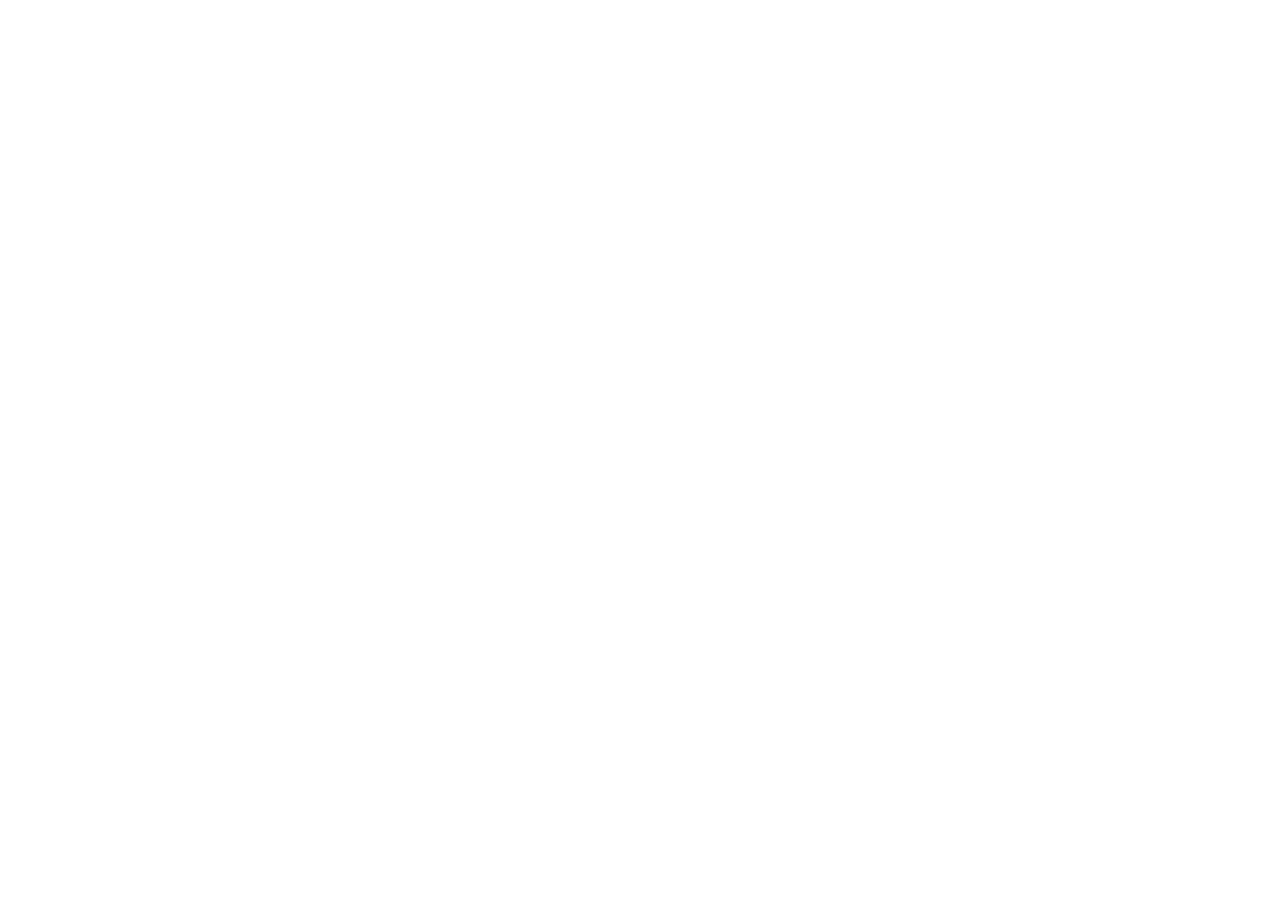
==== index.html @ 5d184bb1 "Update index.html" ====
<!DOCTYPE html>
<html lang="en">
  <head>
    <meta http-equiv="refresh" content="0; url=https://felipestefani.github.io/CTD/tree/main/Semestre%201/Front%20End%201/checkpoint1/felipeSite/index.html">
  </head>
  <body>
  </body>
</html>
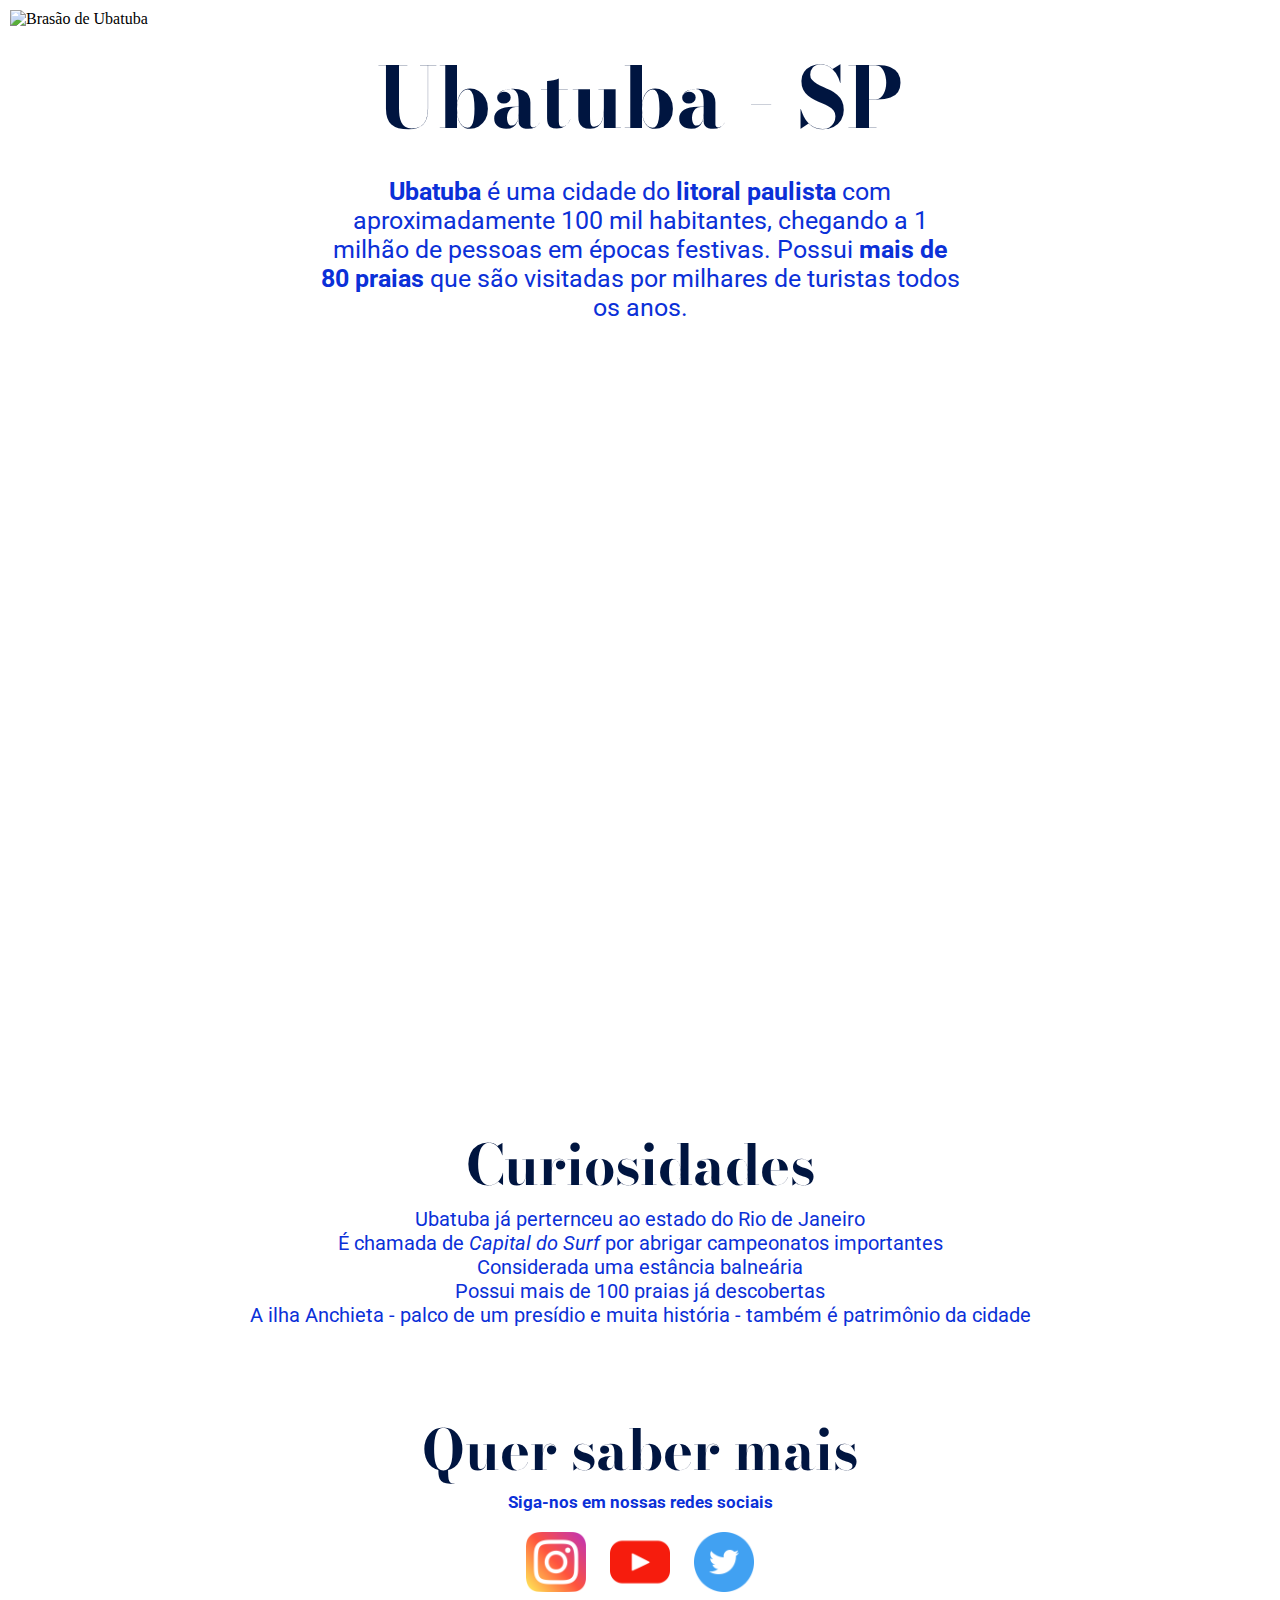
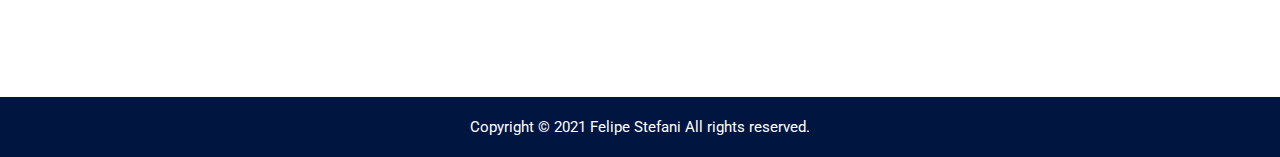
==== commit c5a4a823: "Update index.html" ====
--- a/index.html
+++ b/index.html
@@ -1,7 +1,7 @@
 <!DOCTYPE html>
 <html lang="en">
   <head>
-    <meta http-equiv="refresh" content="0; url=https://felipestefani.github.io/CTD/tree/main/Semestre%201/Front%20End%201/checkpoint1/felipeSite/index.html">
+    <meta http-equiv="refresh" content="0; url=https://felipestefani.github.io/CTD/Semestre%201/Front%20End%201/checkpoint1/felipeSite/">
   </head>
   <body>
   </body>
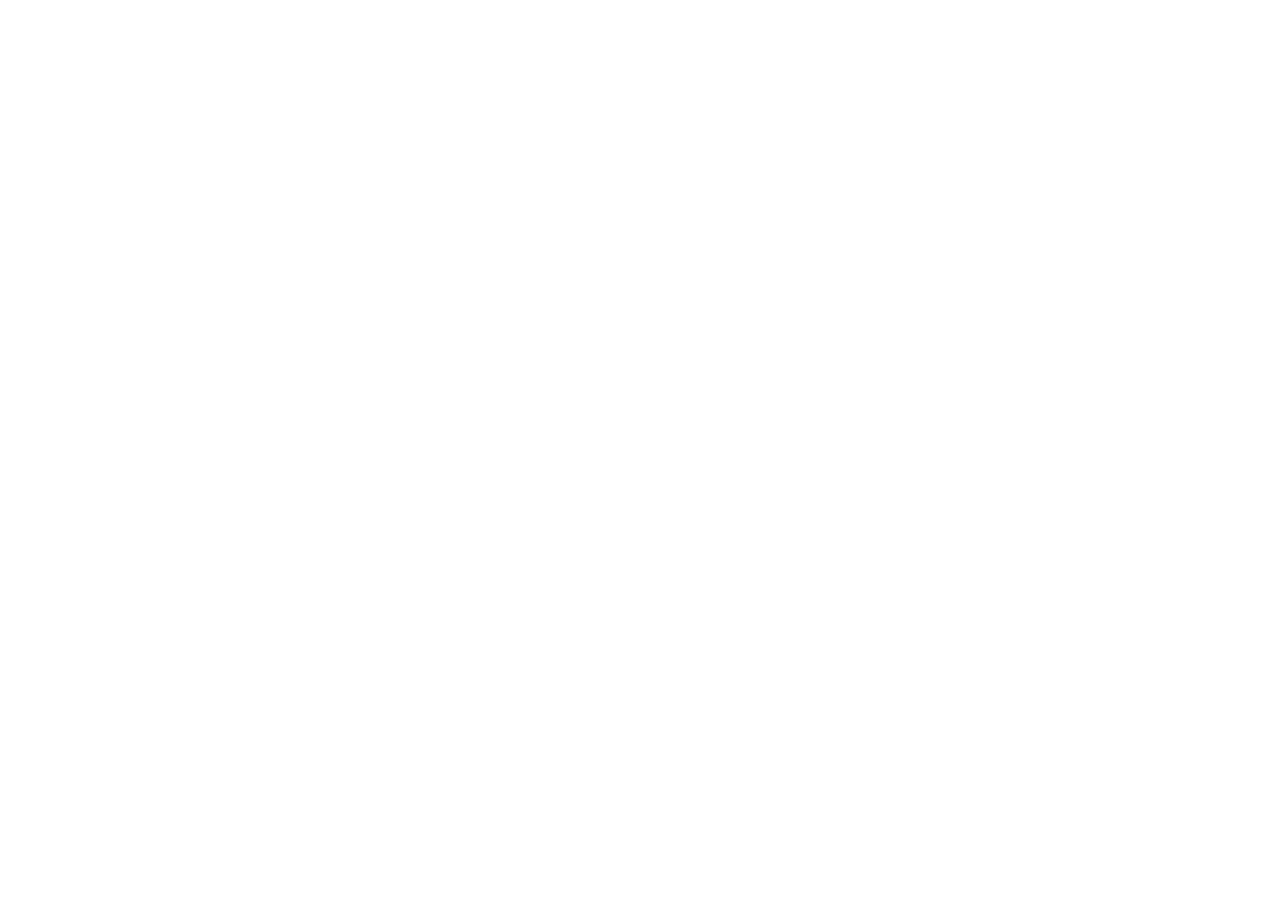
==== commit 30e11249: "Update index.html" ====
--- a/index.html
+++ b/index.html
@@ -1,7 +1,11 @@
 <!DOCTYPE html>
 <html lang="en">
   <head>
-    <meta http-equiv="refresh" content="0; url=https://felipestefani.github.io/CTD/Semestre%201/Front%20End%201/checkpoint1/felipeSite/">
+    <!-- A tag abaixo redireciona para o checkpoint1 de Front End 1-->
+    <!--meta http-equiv="refresh" content="0; url=https://felipestefani.github.io/CTD/Semestre%201/Front%20End%201/checkpoint1/felipeSite/"-->
+    
+    <!-- A tag abaixo redireciona para o checkpoint2 de Front End 1-->
+    <meta http-equiv="refresh" content="0; url=https://felipestefani.github.io/CTD/Semestre%201/Front%20End%201/checkpoint2/felipeSite/">
   </head>
   <body>
   </body>
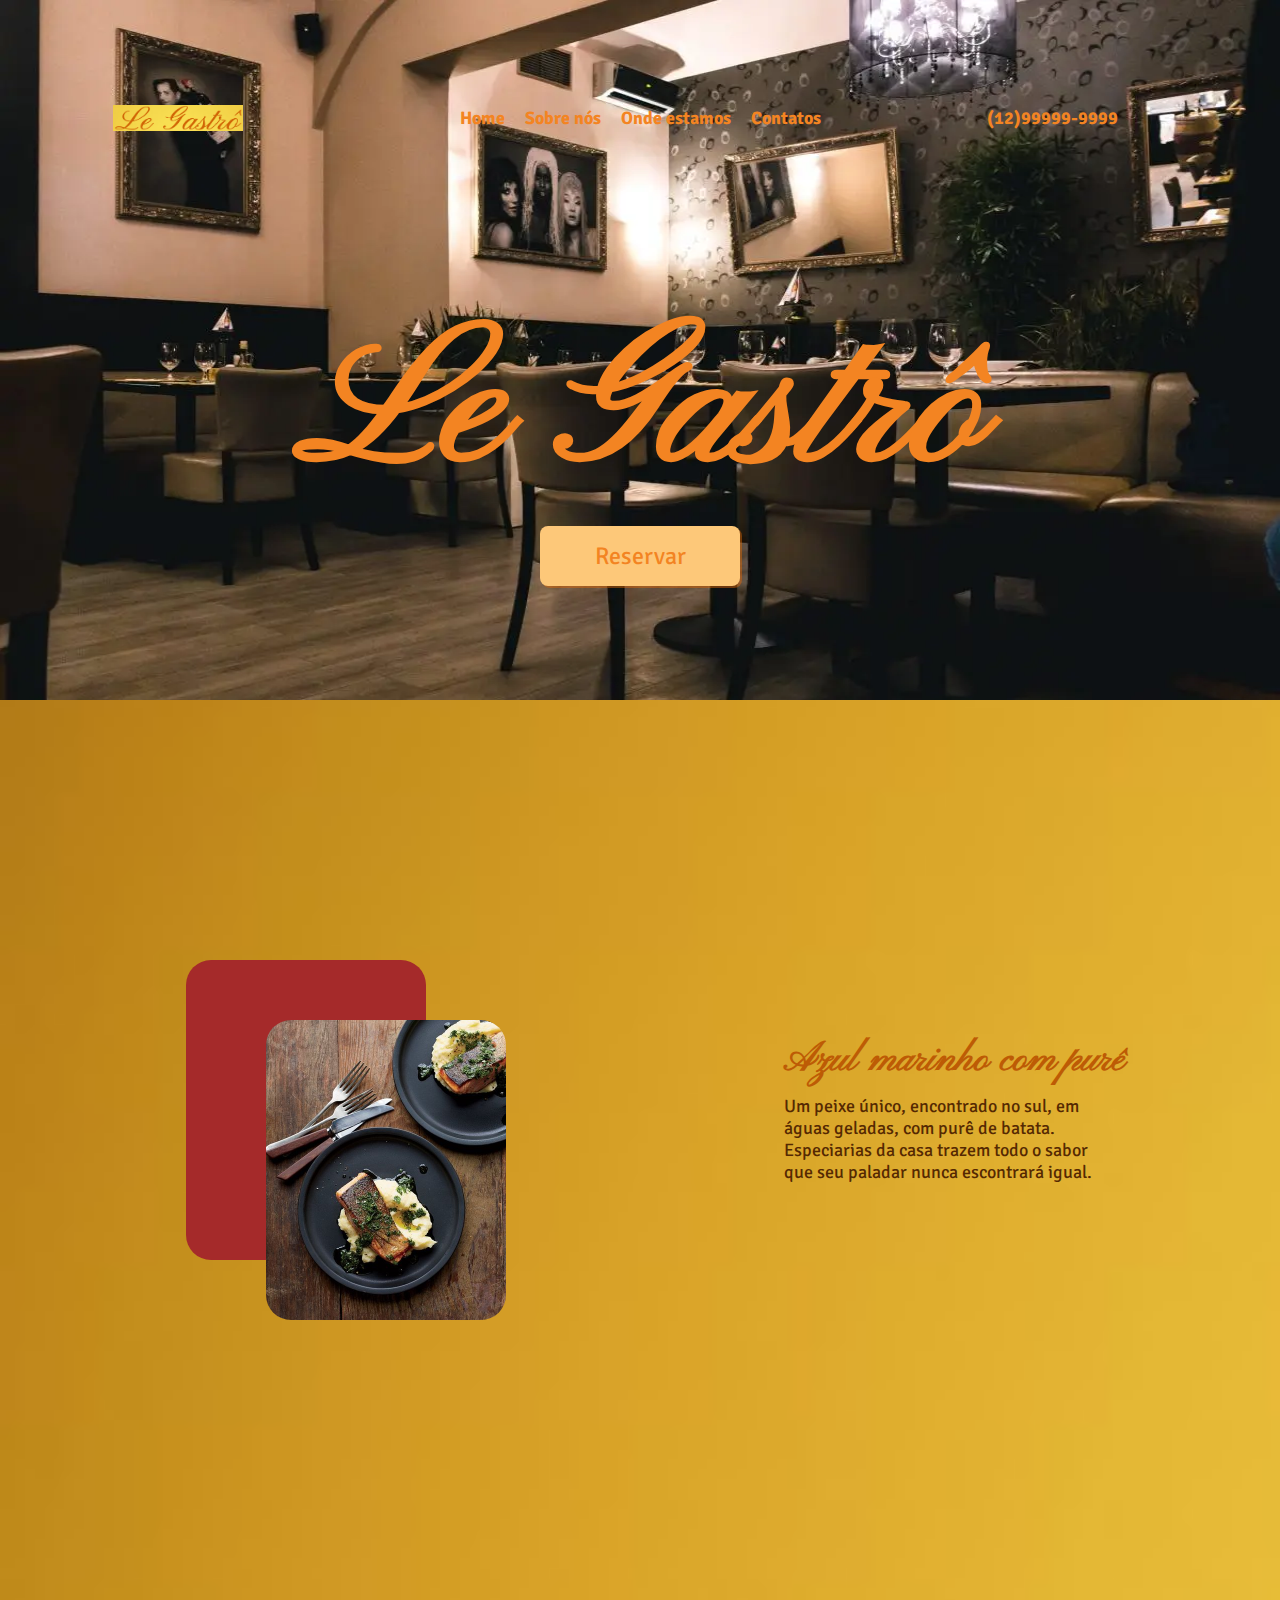
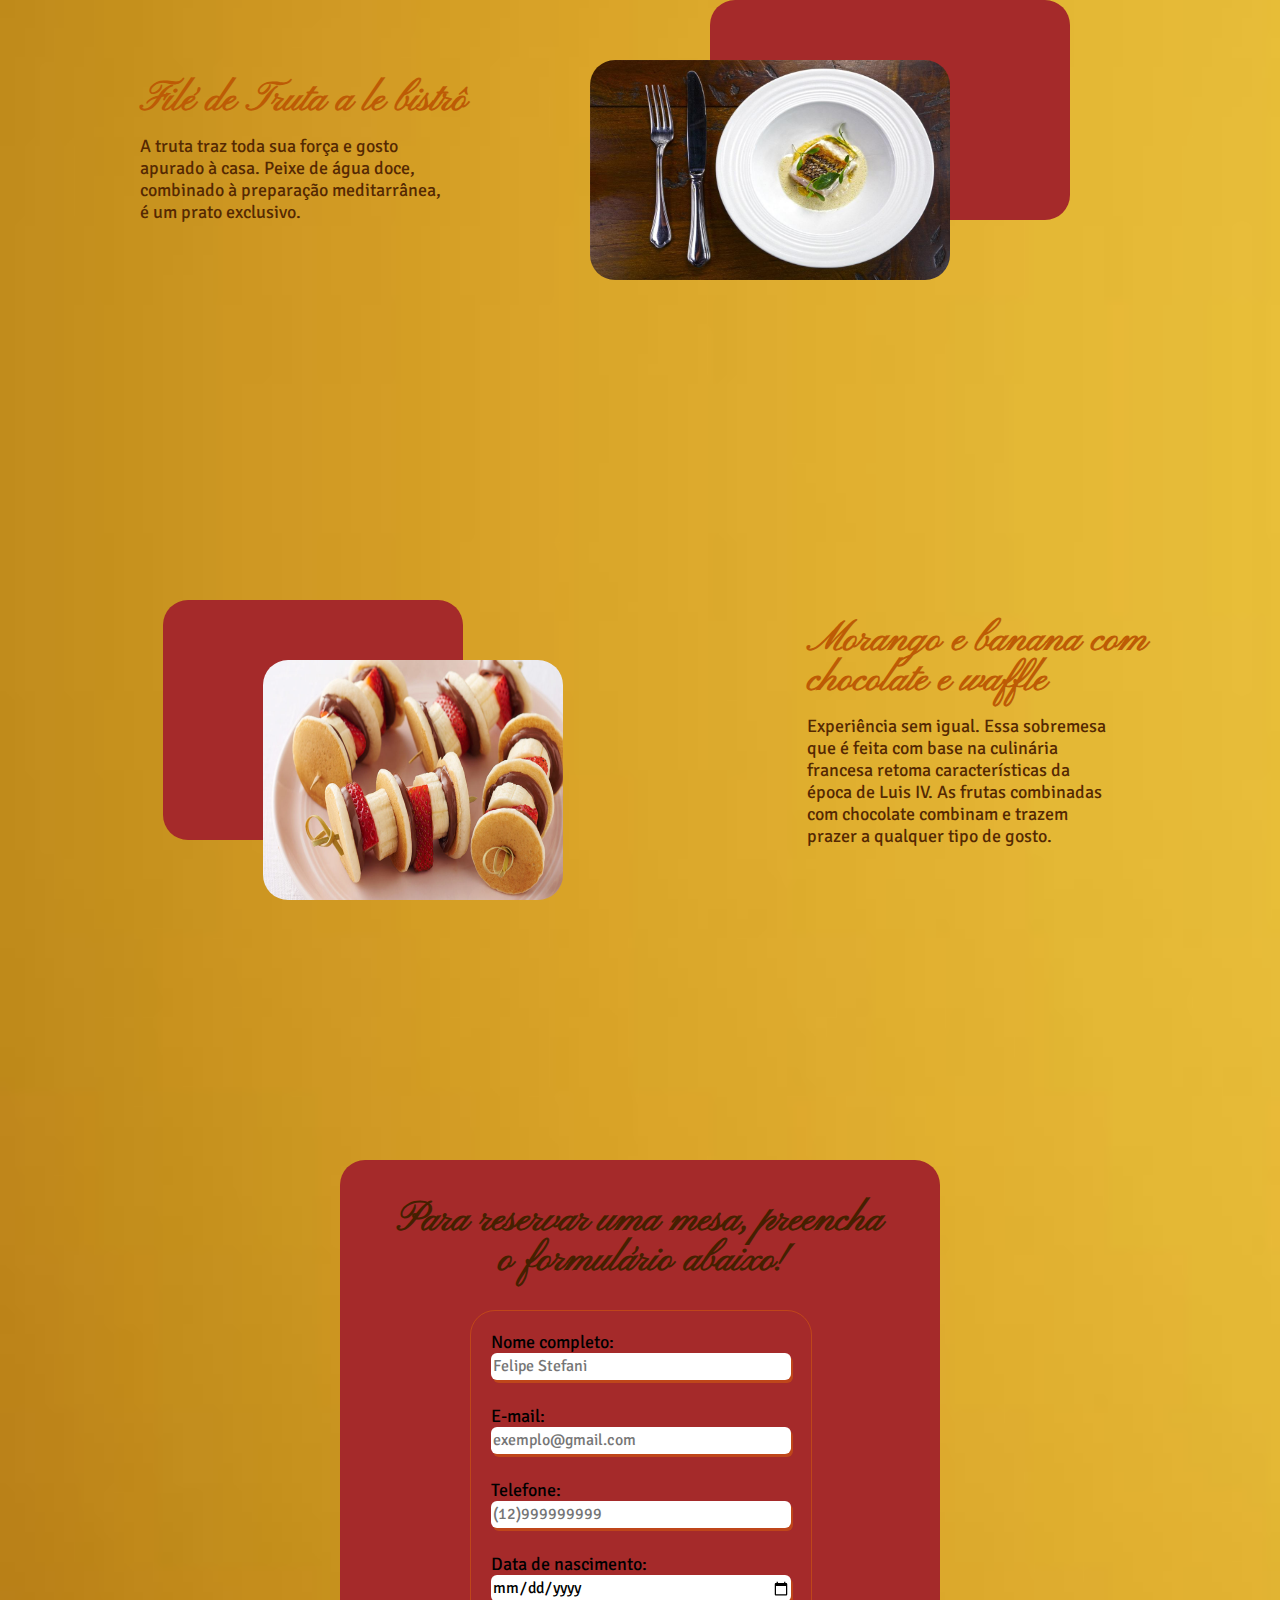
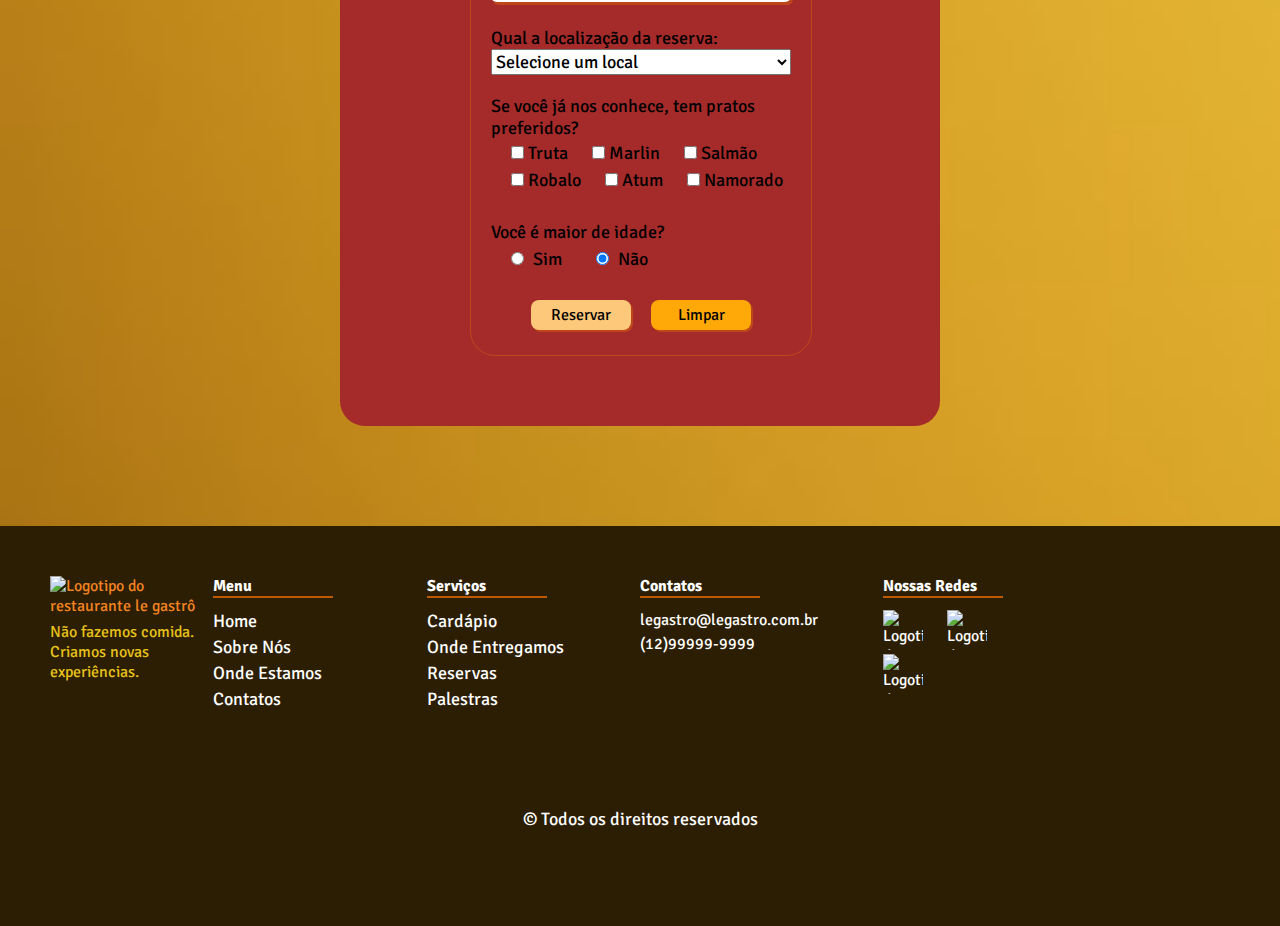
==== commit 0bff6d7f: "Update index.html" ====
--- a/index.html
+++ b/index.html
@@ -5,7 +5,7 @@
     <!--meta http-equiv="refresh" content="0; url=https://felipestefani.github.io/CTD/Semestre%201/Front%20End%201/checkpoint1/felipeSite/"-->
     
     <!-- A tag abaixo redireciona para o checkpoint2 de Front End 1-->
-    <meta http-equiv="refresh" content="0; url=https://felipestefani.github.io/CTD/Semestre%201/Front%20End%201/checkpoint2/felipeSite/">
+    <meta http-equiv="refresh" content="0; url=https://felipestefani.github.io/CTD/Semestre%201/Front%20End%201/checkpoint2/leGastro/">
   </head>
   <body>
   </body>
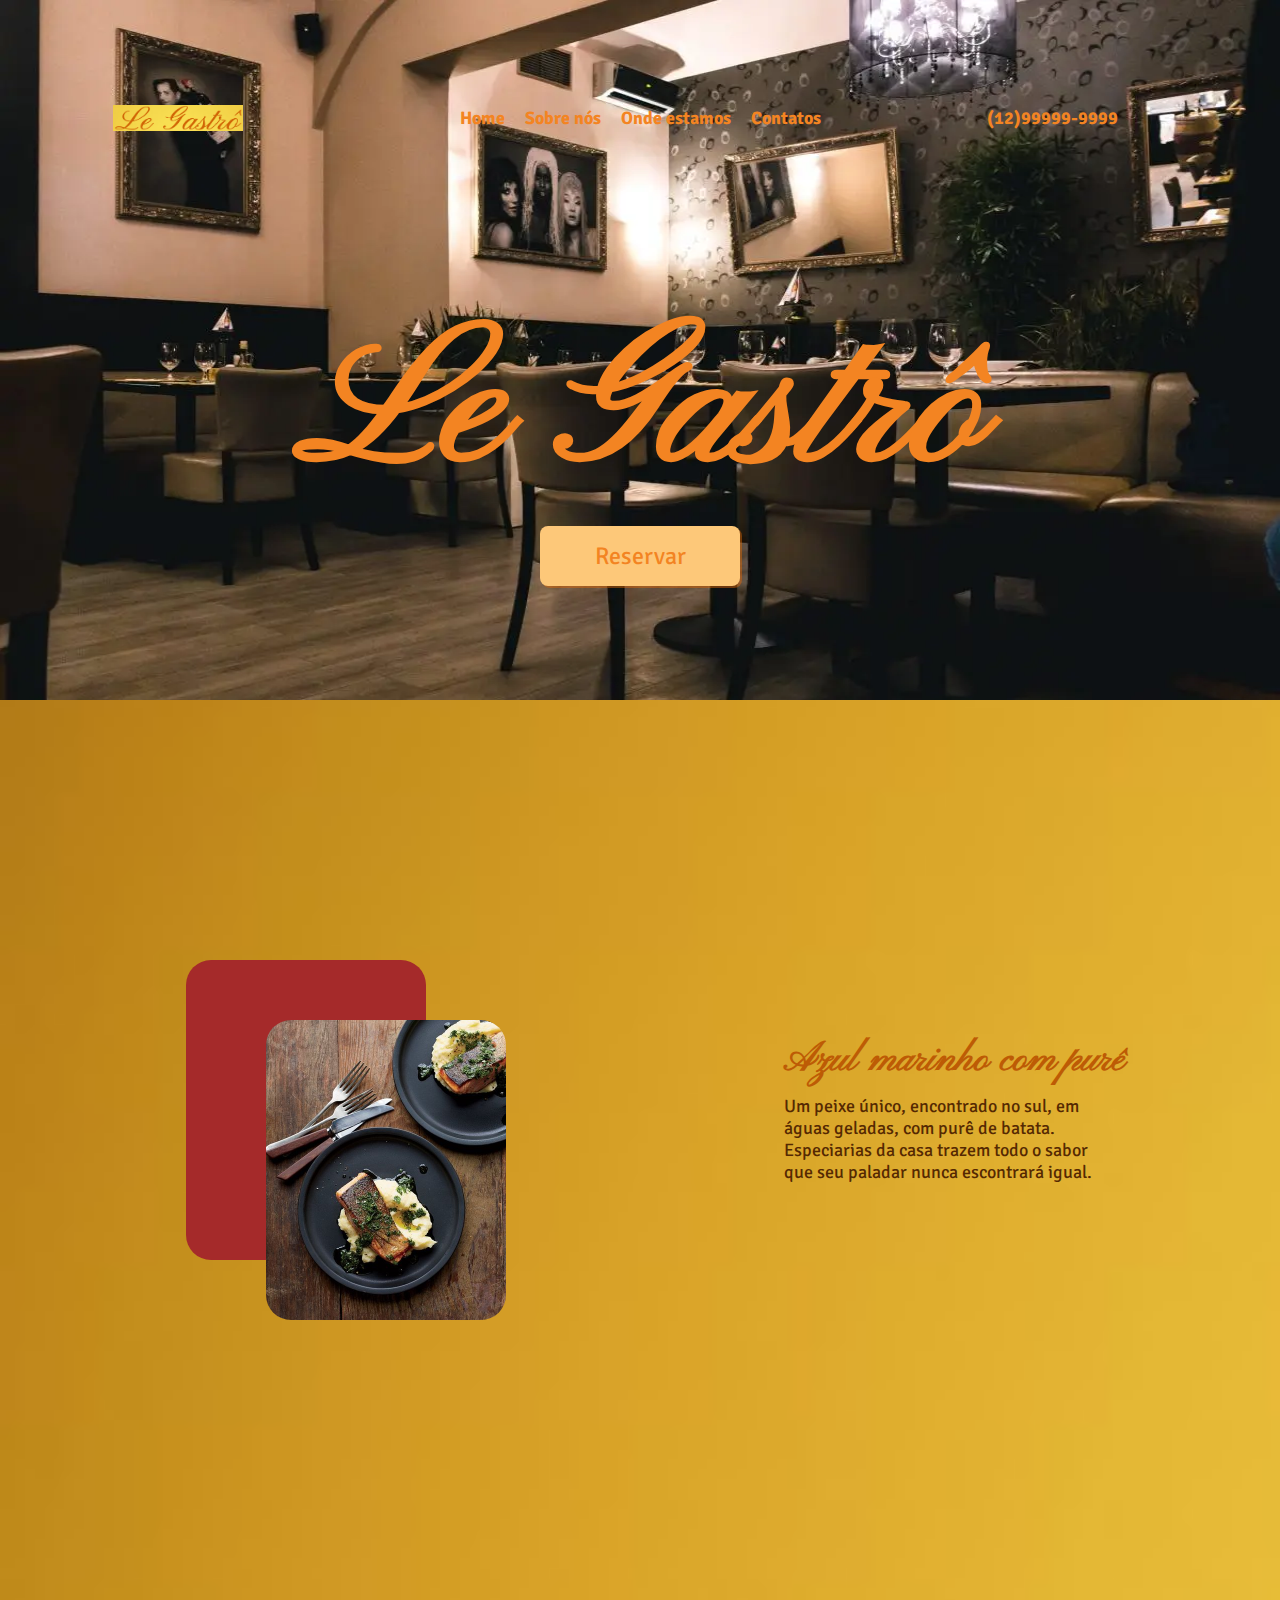
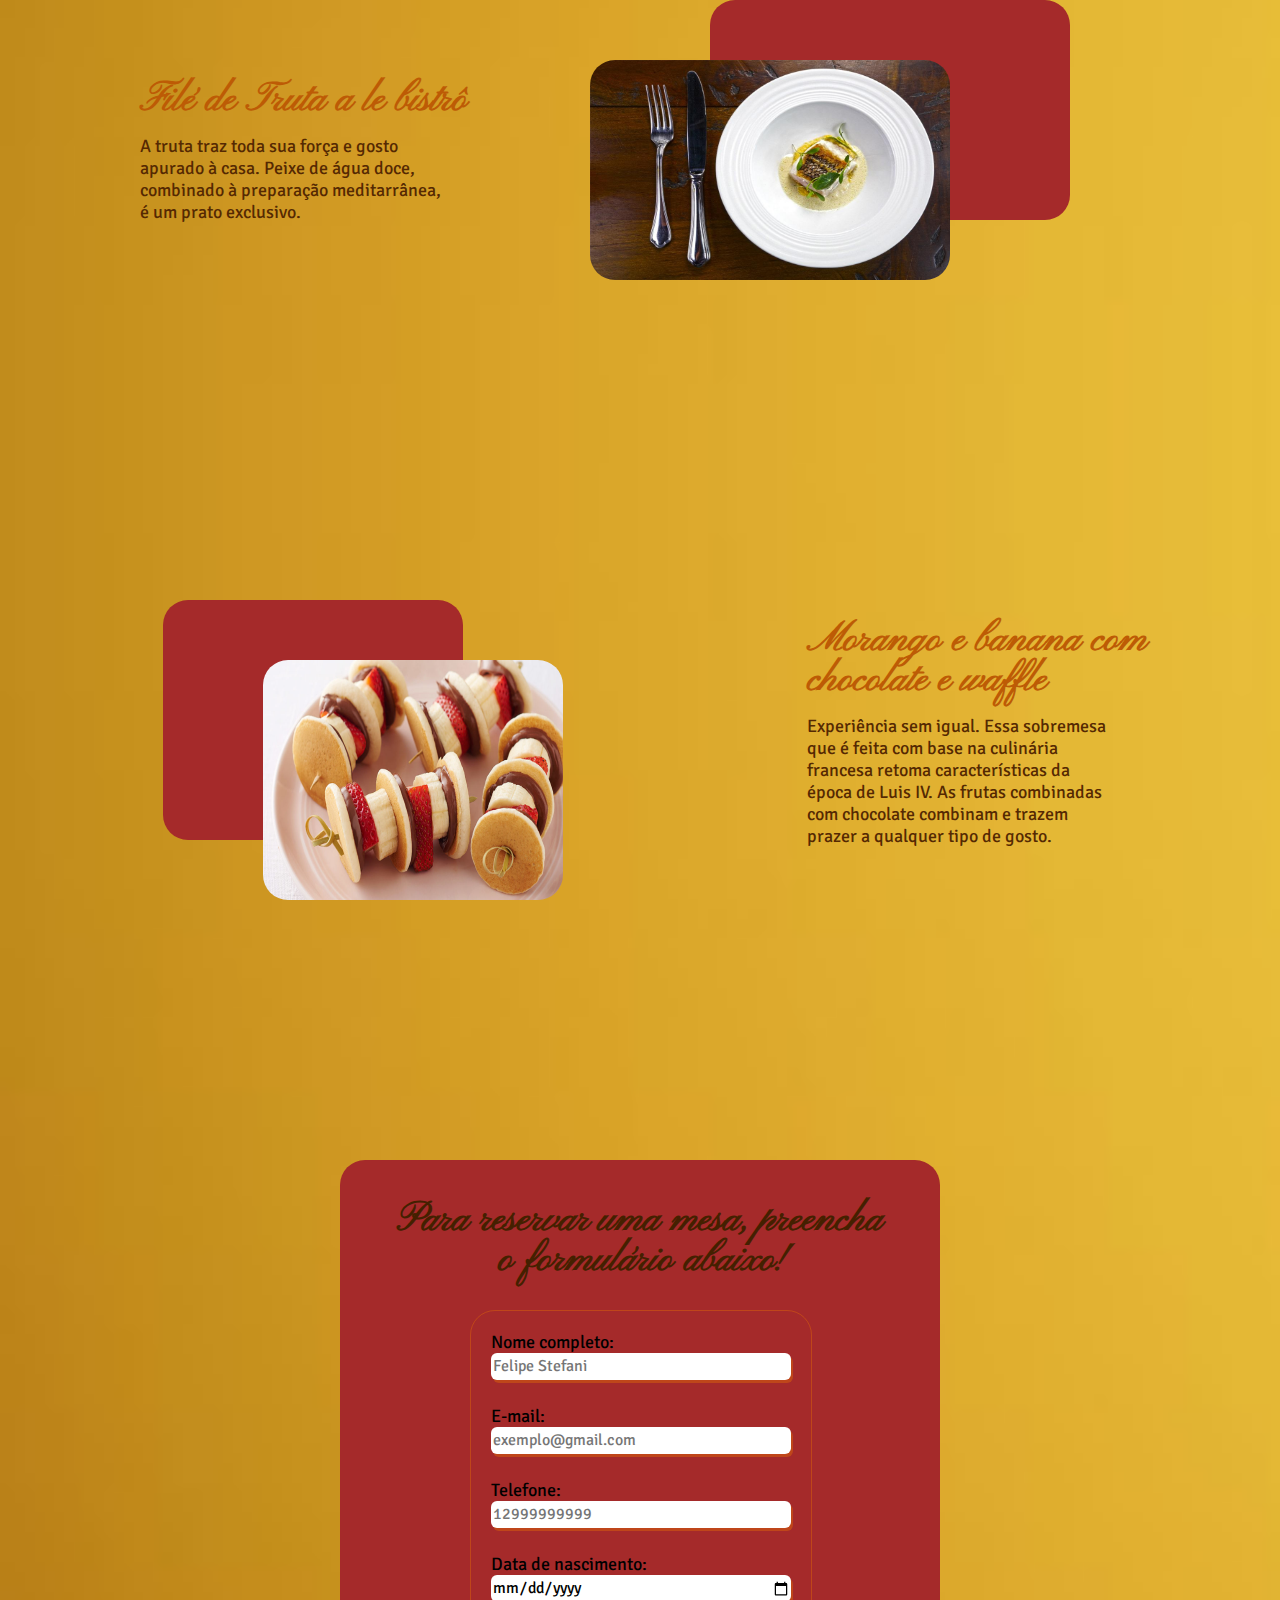
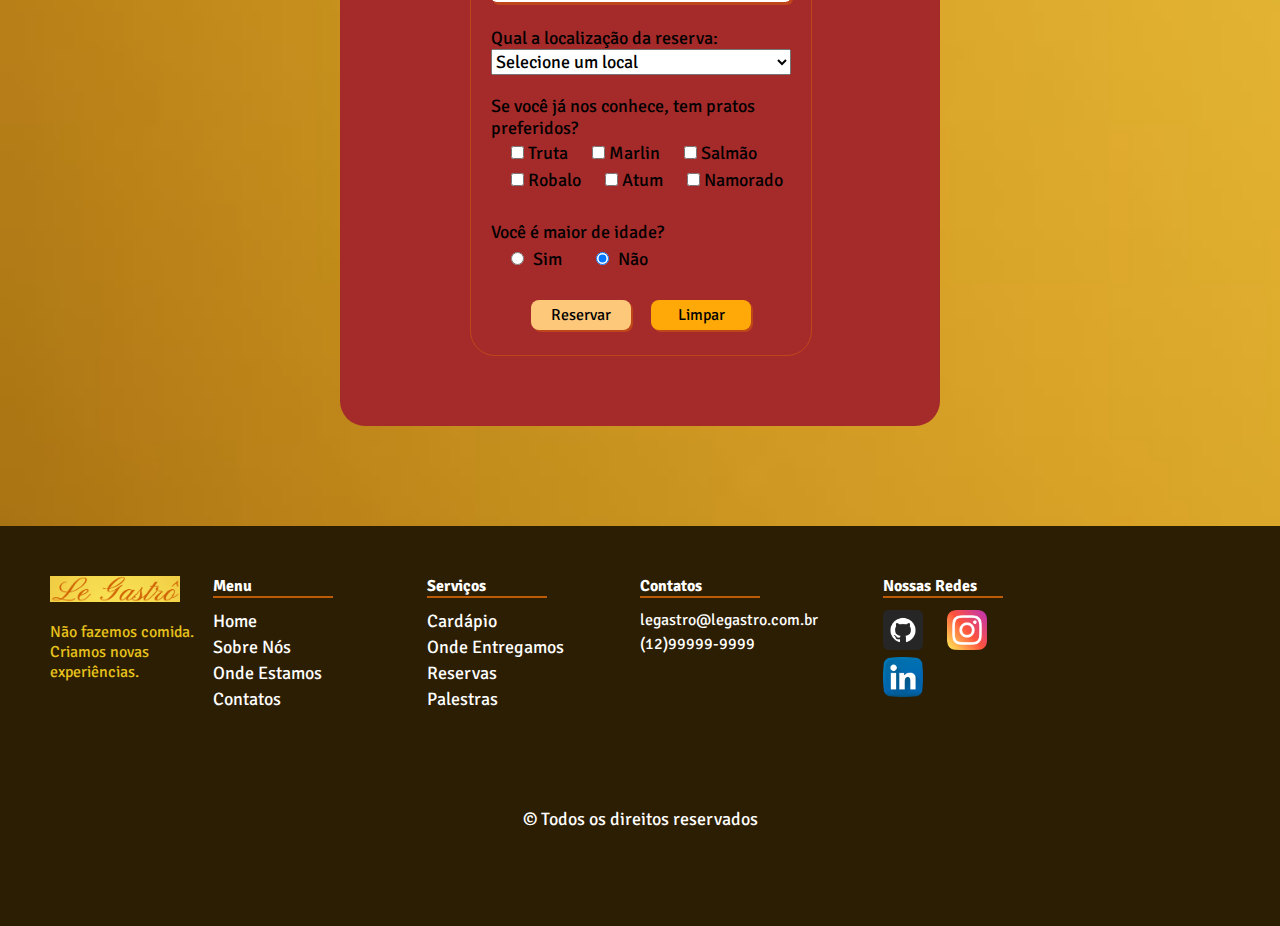
==== commit 0a504787: "Update index.html" ====
--- a/index.html
+++ b/index.html
@@ -6,6 +6,10 @@
     
     <!-- A tag abaixo redireciona para o checkpoint2 de Front End 1-->
     <meta http-equiv="refresh" content="0; url=https://felipestefani.github.io/CTD/Semestre%201/Front%20End%201/checkpoint2/leGastro/">
+    
+    <!-- A tag abaixo redireciona para o checkpoint3 de Front End 1-->
+    <meta http-equiv="refresh" content="0; url=https://felipestefani.github.io/CTD/Semestre%201/Front%20End%201/checkpoint2/leGastro/">
+    
   </head>
   <body>
   </body>
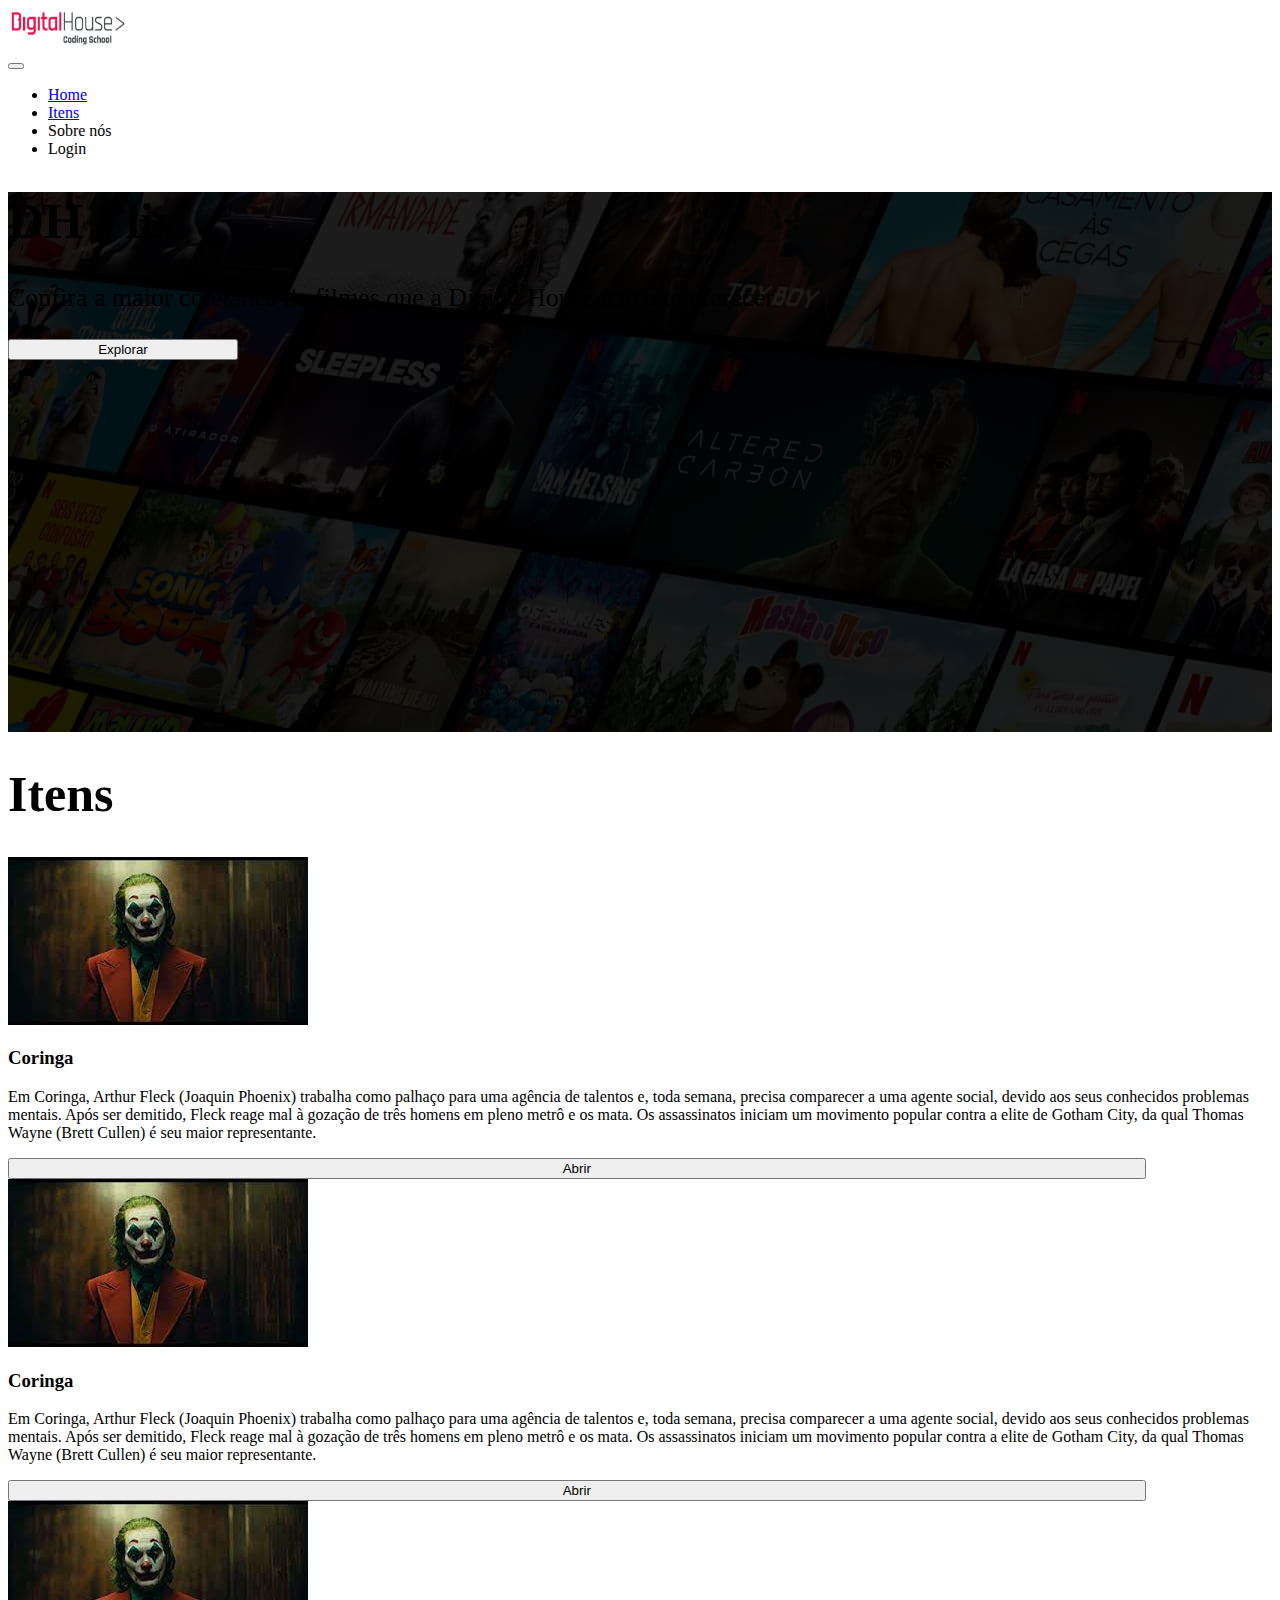
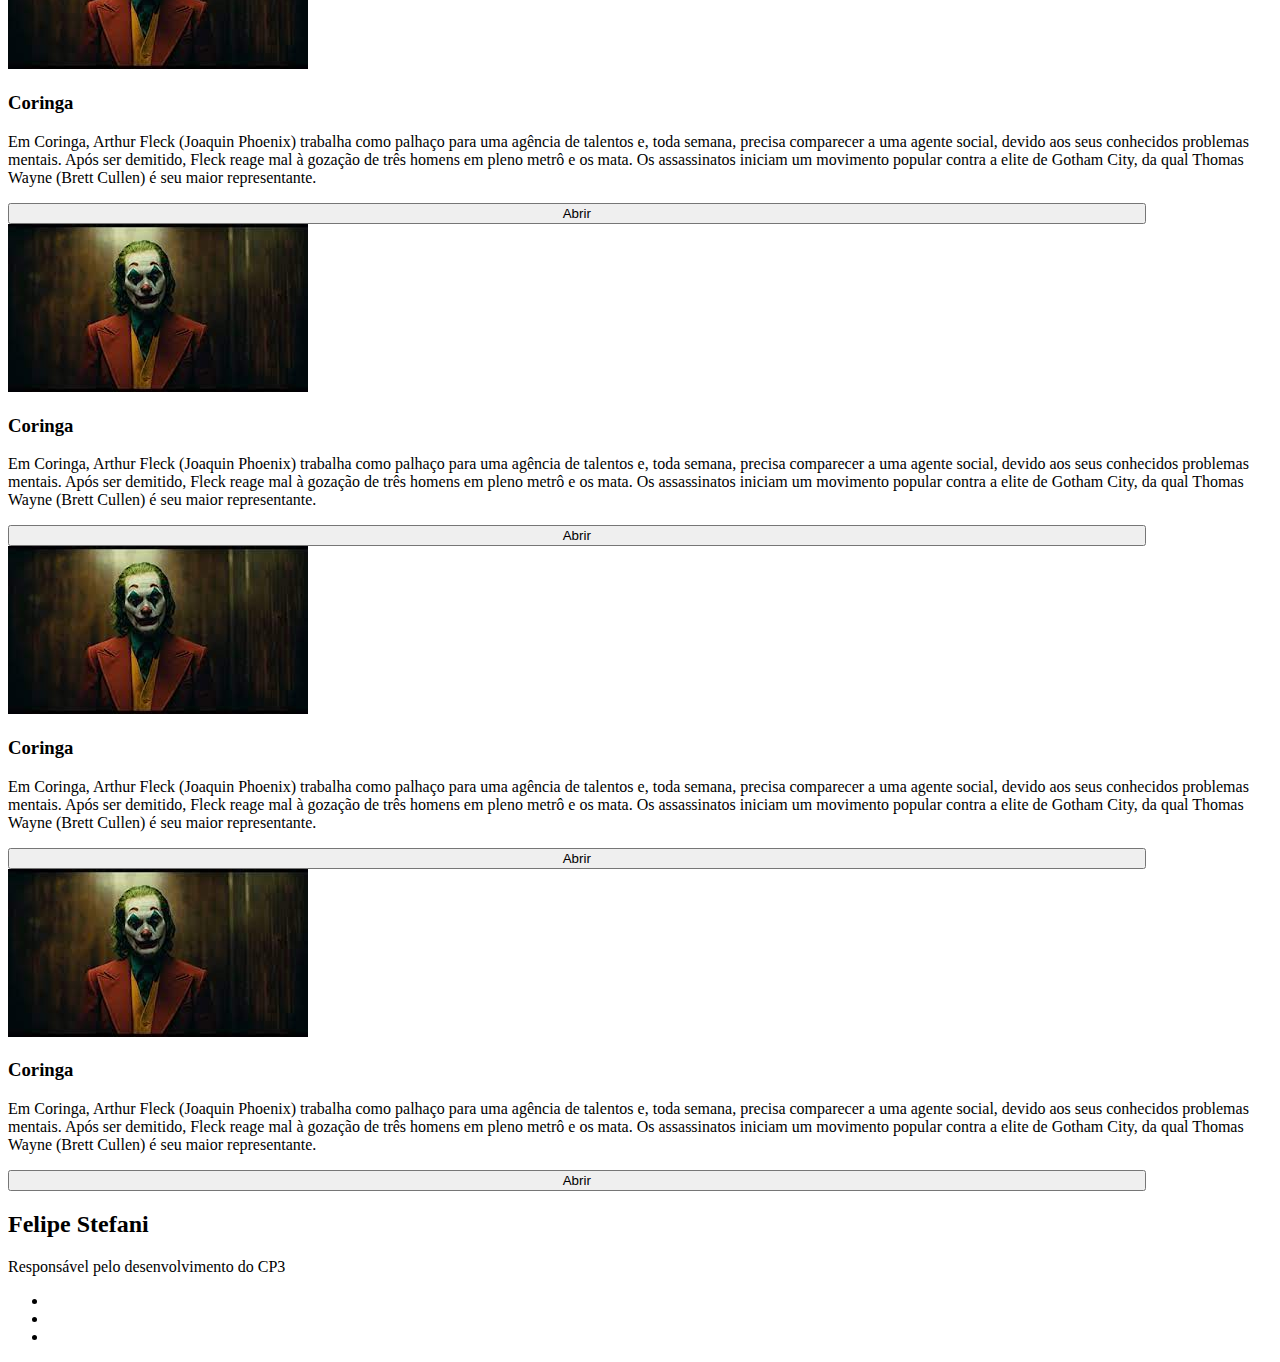
==== commit 3c9f41d4: "Update index.html" ====
--- a/index.html
+++ b/index.html
@@ -8,7 +8,7 @@
     <meta http-equiv="refresh" content="0; url=https://felipestefani.github.io/CTD/Semestre%201/Front%20End%201/checkpoint2/leGastro/">
     
     <!-- A tag abaixo redireciona para o checkpoint3 de Front End 1-->
-    <meta http-equiv="refresh" content="0; url=https://felipestefani.github.io/CTD/Semestre%201/Front%20End%201/checkpoint2/leGastro/">
+    <meta http-equiv="refresh" content="0; url=https://felipestefani.github.io/CTD/Semestre%201/Front%20End%201/checkpoint3/">
     
   </head>
   <body>
